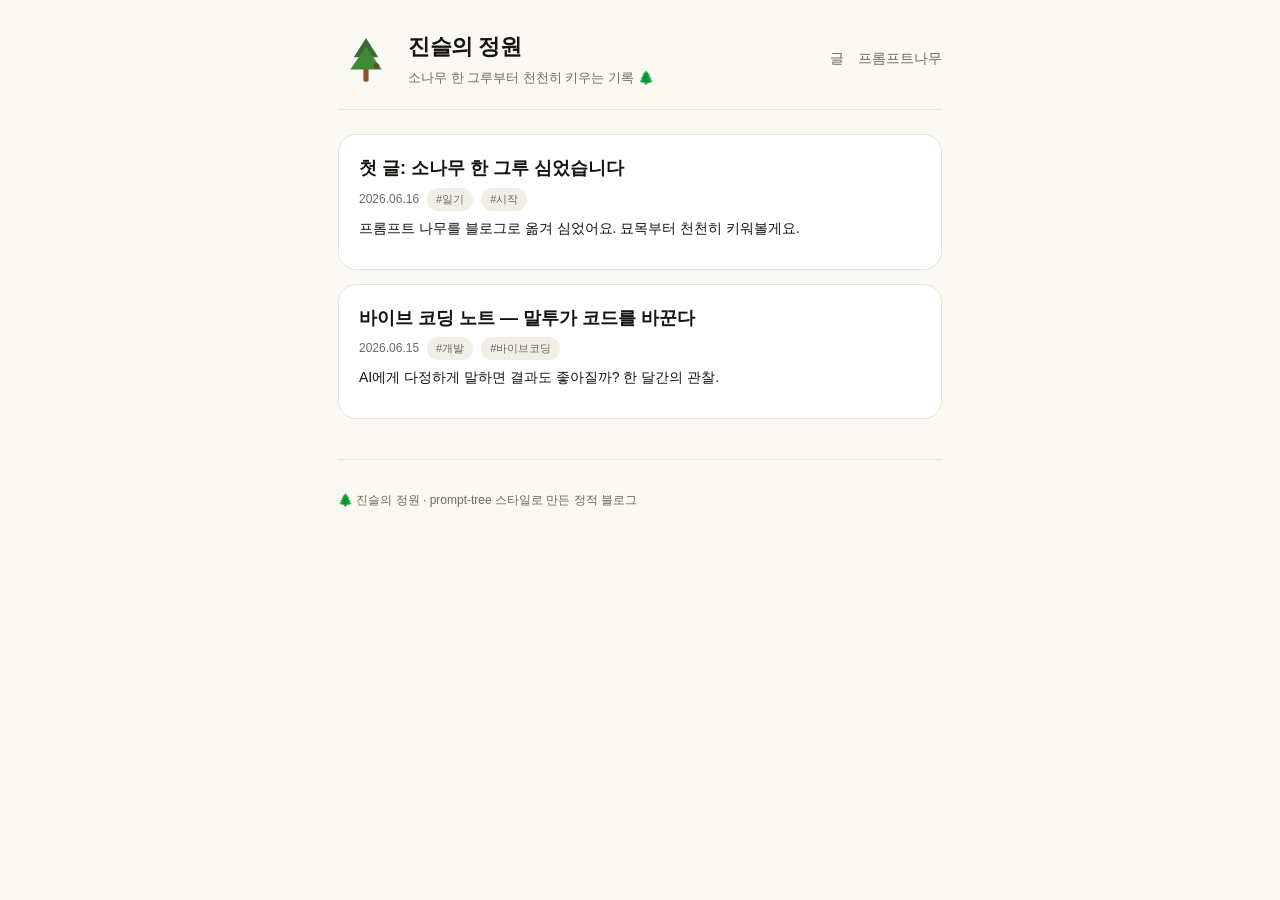
==== blog/index.html @ 07ea590c "Add cute markdown blog (blog/) reusing prompt-tree style 의존성 0 정적 블로그: prompt-tree 팔레트·소나무 마스코트·카드 차" ====
<!doctype html>
<html lang="ko">
  <head>
    <meta charset="utf-8" />
    <meta name="viewport" content="width=device-width, initial-scale=1" />
    <title>진슬의 정원 🌲</title>
    <meta name="description" content="소나무 한 그루부터 천천히 키우는 기록." />
    <meta property="og:title" content="진슬의 정원 🌲" />
    <meta property="og:description" content="소나무 한 그루부터 천천히 키우는 기록." />
    <link rel="stylesheet" href="blog.css" />
  </head>
  <body>
    <main class="wrap">
      <header class="site-head">
        <svg class="site-mascot" viewBox="0 0 64 64" aria-hidden="true">
          <rect x="29" y="40" width="6" height="18" rx="2" fill="#8a5630" />
          <polygon points="32,8 46,30 18,30" fill="#356b34" />
          <polygon points="32,18 50,44 14,44" fill="#3f8a35" />
          <circle cx="44" cy="40" r="3.2" fill="#6e4a24" />
        </svg>
        <div>
          <h1 class="site-title"><a href="index.html">진슬의 정원</a></h1>
          <p class="site-tagline">소나무 한 그루부터 천천히 키우는 기록 🌲</p>
        </div>
        <nav class="site-nav">
          <a href="index.html">글</a>
          <a href="../index.html">프롬프트나무</a>
        </nav>
      </header>

      <ul id="postList" class="post-list"></ul>

      <footer class="site-foot">
        <p>🌲 진슬의 정원 · prompt-tree 스타일로 만든 정적 블로그</p>
      </footer>
    </main>
    <script type="module" src="app.js"></script>
  </body>
</html>
---- blog/blog.css ----
:root {
  --ink: #14130f;
  --muted: #6f6a60;
  --line: #e7e3d8;
  --bg: #faf8f3;
  --card: #ffffff;
  --green: #3f8a35;
  --pink: #e0689f;
  --accent: #3f8a35;
}

* { box-sizing: border-box; }

body {
  margin: 0;
  font-family: -apple-system, BlinkMacSystemFont, "Segoe UI", "Apple SD Gothic Neo",
    "Pretendard", "Malgun Gothic", sans-serif;
  background: var(--bg);
  color: var(--ink);
  line-height: 1.7;
}

a { color: var(--green); text-decoration: none; }
a:hover { text-decoration: underline; }

.wrap { max-width: 640px; margin: 0 auto; padding: 28px 18px 80px; }

/* 헤더 / 히어로 */
.site-head {
  display: flex; align-items: center; gap: 14px;
  padding-bottom: 20px; margin-bottom: 24px;
  border-bottom: 1px solid var(--line);
}
.site-mascot { width: 56px; height: 56px; flex: none; }
.site-title { font-size: 22px; font-weight: 800; margin: 0; letter-spacing: -0.02em; }
.site-title a { color: var(--ink); }
.site-tagline { margin: 2px 0 0; font-size: 13px; color: var(--muted); }
.site-nav { margin-left: auto; display: flex; gap: 14px; font-size: 14px; }
.site-nav a { color: var(--muted); }
.site-nav a:hover { color: var(--ink); text-decoration: none; }

/* 글 목록 */
.post-list { list-style: none; margin: 0; padding: 0; display: grid; gap: 14px; }
.post-card {
  border: 1px solid var(--line);
  border-radius: 18px;
  background: var(--card);
  padding: 18px 20px;
  transition: transform 0.14s ease, box-shadow 0.2s ease;
}
.post-card:hover { transform: translateY(-2px); box-shadow: 0 8px 24px #14130f12; }
.post-card a { color: inherit; text-decoration: none; }
.post-card h2 { margin: 0 0 4px; font-size: 18px; font-weight: 800; }
.post-card .summary { margin: 6px 0 10px; font-size: 14px; color: var(--ink); }
.post-meta { font-size: 12px; color: var(--muted); display: flex; gap: 8px; align-items: center; flex-wrap: wrap; }
.tag { font-size: 11px; background: #f1eee5; color: var(--muted); border-radius: 999px; padding: 2px 9px; }

/* 단일 글 */
.post-title { font-size: 28px; font-weight: 800; margin: 6px 0 6px; letter-spacing: -0.02em; }
.post-head-meta { font-size: 13px; color: var(--muted); margin-bottom: 22px; }
.post-body { font-size: 16px; }
.post-body h1, .post-body h2, .post-body h3 { font-weight: 800; line-height: 1.3; margin: 28px 0 10px; }
.post-body h1 { font-size: 24px; }
.post-body h2 { font-size: 20px; }
.post-body h3 { font-size: 17px; }
.post-body p { margin: 12px 0; }
.post-body ul, .post-body ol { margin: 12px 0; padding-left: 22px; }
.post-body li { margin: 4px 0; }
.post-body img { max-width: 100%; border-radius: 14px; }
.post-body blockquote {
  margin: 16px 0; padding: 8px 16px;
  border-left: 3px solid var(--green);
  background: #f3faef; border-radius: 0 10px 10px 0; color: var(--ink);
}
.post-body code {
  background: #f1eee5; padding: 2px 6px; border-radius: 6px;
  font-family: ui-monospace, SFMono-Regular, Menlo, monospace; font-size: 0.88em;
}
.post-body pre {
  background: #14130f; color: #f3f0e8; padding: 14px 16px;
  border-radius: 14px; overflow: auto; font-size: 13.5px; line-height: 1.5;
}
.post-body pre code { background: none; padding: 0; color: inherit; }
.post-body hr { border: none; border-top: 1px solid var(--line); margin: 28px 0; }

.back { display: inline-block; margin-bottom: 16px; font-size: 14px; color: var(--muted); }
.back:hover { color: var(--ink); text-decoration: none; }

.site-foot { margin-top: 40px; padding-top: 18px; border-top: 1px solid var(--line); font-size: 12px; color: var(--muted); }
.empty { color: var(--muted); font-size: 14px; padding: 30px 0; text-align: center; }
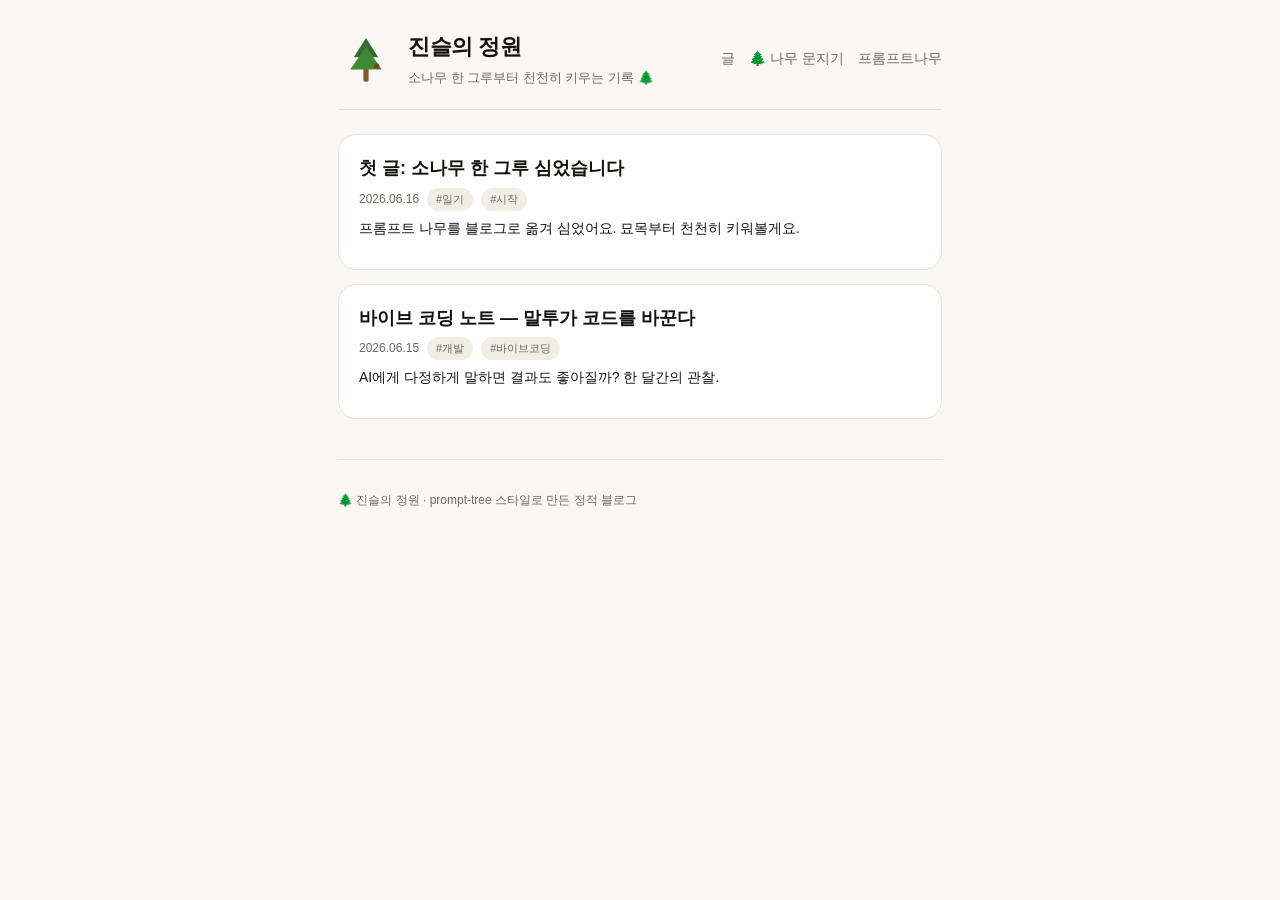
==== commit 4f7c2bfb: "Make root a Tree Gatekeeper landing (cat-gatekeeper style) + 2 categories - 루트 index.html: "나무 문지기" " ====
--- a/blog/index.html
+++ b/blog/index.html
@@ -24,7 +24,8 @@
         </div>
         <nav class="site-nav">
           <a href="index.html">글</a>
-          <a href="../index.html">프롬프트나무</a>
+          <a href="../">🌲 나무 문지기</a>
+          <a href="../tree/">프롬프트나무</a>
         </nav>
       </header>
 
@@ -34,6 +35,13 @@
         <p>🌲 진슬의 정원 · prompt-tree 스타일로 만든 정적 블로그</p>
       </footer>
     </main>
+    <script>
+      // 예전 PWA 서비스워커/캐시가 남아 옛 페이지를 보여주지 않도록 정리.
+      if ("serviceWorker" in navigator) {
+        navigator.serviceWorker.getRegistrations().then((rs) => rs.forEach((r) => r.unregister()));
+      }
+      if (window.caches) caches.keys().then((ks) => ks.forEach((k) => caches.delete(k)));
+    </script>
     <script type="module" src="app.js"></script>
   </body>
 </html>
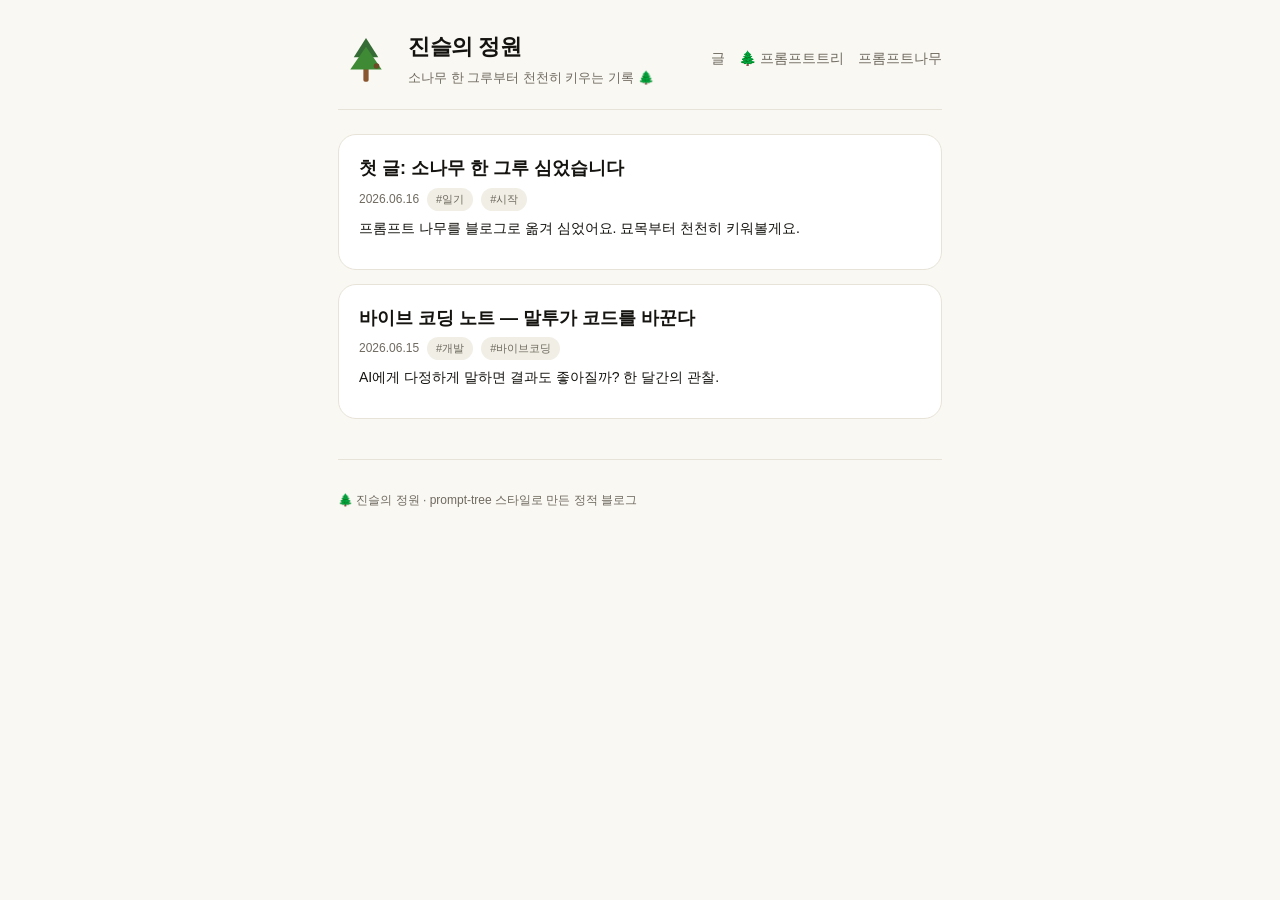
==== commit 02b17593: "Rename product to 프롬프트트리 (Prompt Tree) 랜딩/확장/팝업/블로그/매니페스트의 "나무 문지기 / Tree Gatekeeper / 树木门卫" 브랜드를 프롬" ====
--- a/blog/index.html
+++ b/blog/index.html
@@ -24,7 +24,7 @@
         </div>
         <nav class="site-nav">
           <a href="index.html">글</a>
-          <a href="../">🌲 나무 문지기</a>
+          <a href="../">🌲 프롬프트트리</a>
           <a href="../tree/">프롬프트나무</a>
         </nav>
       </header>
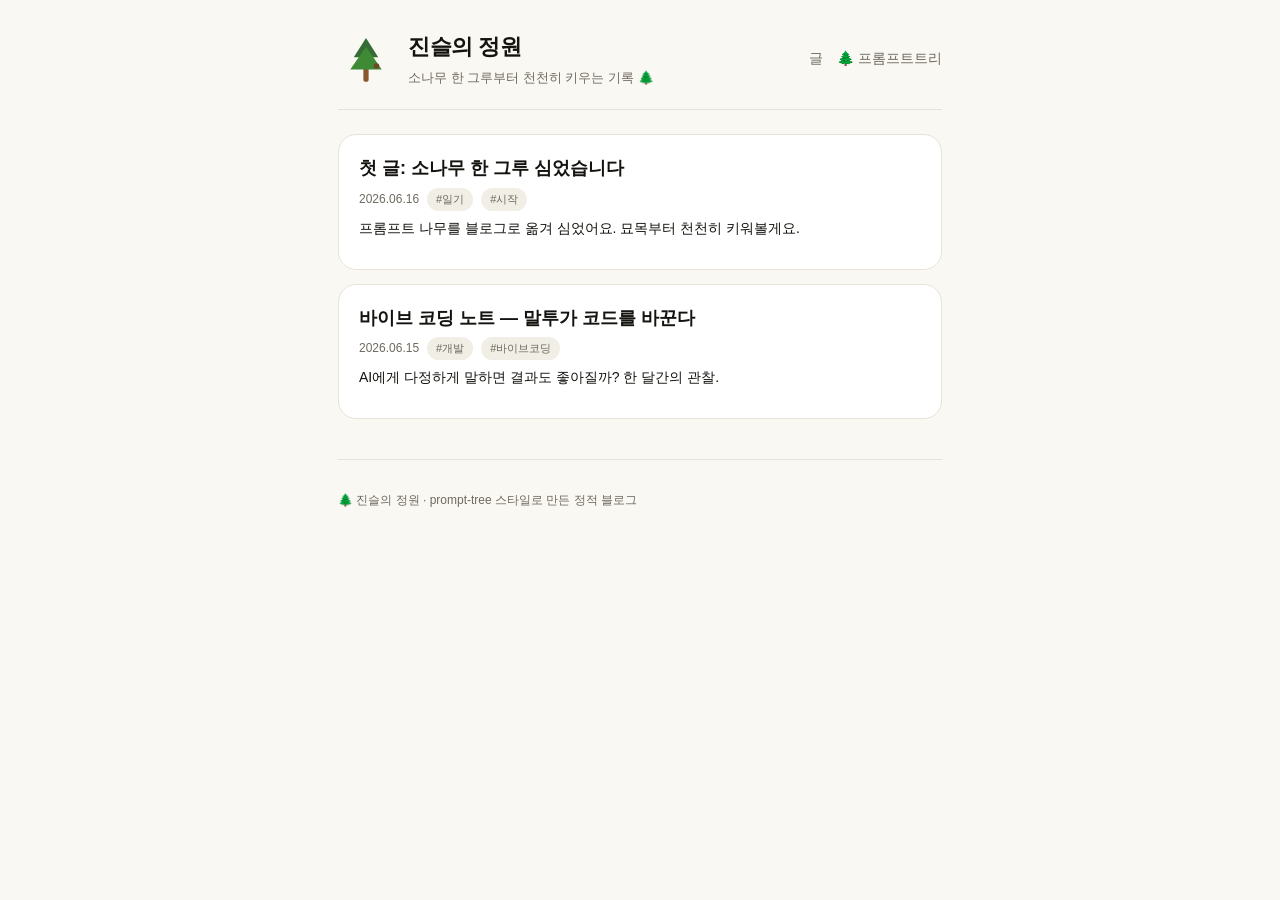
==== commit 997da8c3: "Remove old "말투 거울" toy app (/tree/) and its links 초기 톤-미러 앱(toneEngine·garden·share·report·badges·sk" ====
--- a/blog/index.html
+++ b/blog/index.html
@@ -25,7 +25,6 @@
         <nav class="site-nav">
           <a href="index.html">글</a>
           <a href="../">🌲 프롬프트트리</a>
-          <a href="../tree/">프롬프트나무</a>
         </nav>
       </header>
 
